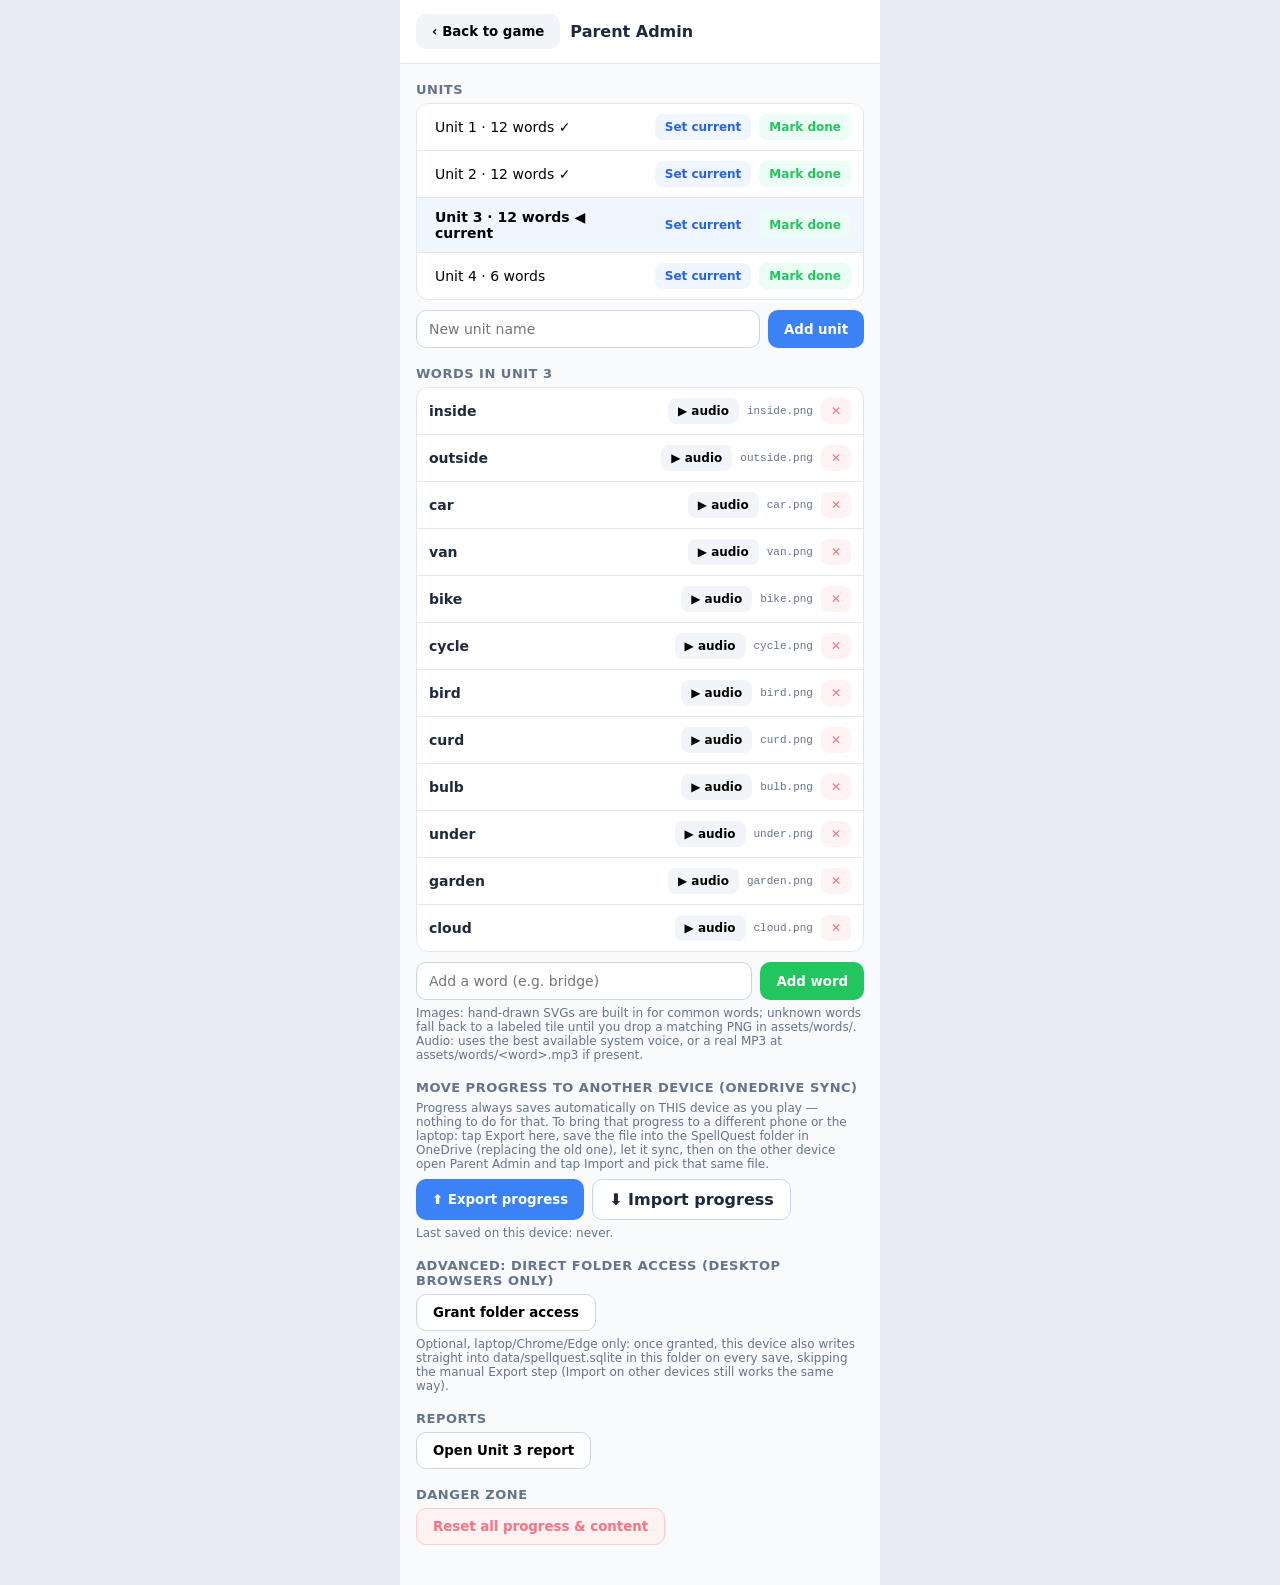
==== admin.html @ dc2d2860 "Initial commit: SpellQuest offline spelling PWA Gamified, installable spelling app for early readers" ====
<!DOCTYPE html>
<html lang="en">
<head>
<meta charset="utf-8">
<meta name="viewport" content="width=device-width, initial-scale=1">
<title>SpellQuest — Parent Admin</title>
<link rel="manifest" href="manifest.json">
<meta name="theme-color" content="#3B82F6">
<link rel="icon" href="assets/icons/icon-192.png">
<link rel="stylesheet" href="css/styles.css">
</head>
<body>
<div id="root"></div>

<script>window.SPELLQUEST_START_SCREEN = 'admin';</script>
<script src="lib/sql-wasm.js"></script>
<script src="js/db.js"></script>
<script src="js/engine.js"></script>
<script src="js/audio.js"></script>
<script src="js/rewards.js"></script>
<script src="js/vehicles.js"></script>
<script src="js/illustrations.js"></script>
<script src="js/app.js"></script>
<script>
  if ('serviceWorker' in navigator) {
    window.addEventListener('load', () => navigator.serviceWorker.register('sw.js').catch(() => {}));
  }
</script>
</body>
</html>
---- css/styles.css ----
/* SpellQuest design system — see spec Section C */
@import url('https://fonts.googleapis.com/css2?family=Fredoka:wght@400;500;600;700&family=Baloo+2:wght@500;600;700;800&display=swap');

:root {
  --blue: #3B82F6; --blue-dk: #2563EB;
  --green: #22C55E; --green-dk: #16A34A;
  --yellow: #FACC15; --yellow-dk: #CA8A04;
  --coral: #FB7185; --coral-dk: #E11D62;
  --violet: #A78BFA; --violet-dk: #7C3AED;
  --bg: #EEF4FF; --card: #FFFFFF;
  --text: #1E293B; --muted: #64748B;
  --amber: #FDBA74; --amber-dk: #F59E0B;
  --line: #E2E8F0; --slot: #EEF2FF;
}

* { box-sizing: border-box; }
html, body { margin: 0; padding: 0; }
body {
  font-family: 'Fredoka', system-ui, -apple-system, sans-serif;
  background: #E9ECF4; color: var(--text);
  -webkit-tap-highlight-color: transparent;
  -webkit-user-select: none; user-select: none;
}
a { color: var(--blue); text-decoration: none; }
button { font-family: inherit; cursor: pointer; border: none; background: transparent; }
input { font-family: inherit; }
.baloo { font-family: 'Baloo 2', sans-serif; }

@keyframes sq-pop { 0% { transform: scale(1); } 40% { transform: scale(1.16); } 100% { transform: scale(1); } }
@keyframes sq-shake { 0%, 100% { transform: translateX(0); } 20% { transform: translateX(-5px); } 40% { transform: translateX(5px); } 60% { transform: translateX(-4px); } 80% { transform: translateX(4px); } }
@keyframes sq-slot { 0%, 100% { box-shadow: 0 0 0 0 rgba(59,130,246,0); } 50% { box-shadow: 0 0 0 5px rgba(59,130,246,.22); } }
@keyframes sq-fall { 0% { transform: translateY(-15vh) rotate(0); opacity: 1; } 100% { transform: translateY(105vh) rotate(560deg); opacity: 1; } }
@keyframes sq-bob { 0%, 100% { transform: translateY(0); } 50% { transform: translateY(-7px); } }
@keyframes sq-glow { 0% { box-shadow: 0 0 0 0 rgba(34,197,94,.45); } 100% { box-shadow: 0 0 0 22px rgba(34,197,94,0); } }
@keyframes sq-fly { 0% { opacity: 0; transform: translate(140px,-140px) scale(.35) rotate(18deg); } 70% { opacity: 1; } 100% { opacity: 1; transform: none; } }
@keyframes sq-in { 0% { opacity: 0; transform: translateY(12px); } 100% { opacity: 1; transform: none; } }
@keyframes sq-spin { to { transform: rotate(360deg); } }
@keyframes sq-drive { 0% { transform: translateX(-120%); } 55% { transform: translateX(6%); } 100% { transform: translateX(0); } }

.veh-part-fly { animation: sq-fly .7s cubic-bezier(.2,.9,.3,1.2) both; transform-origin: center; }

#root { min-height: 100vh; width: 100%; display: flex; justify-content: center; }
.shell {
  width: min(480px, 100%); min-height: 100vh; position: relative;
  display: flex; flex-direction: column;
  background: linear-gradient(180deg, #F7F8FC 0%, #EEF0F8 100%);
}
.shell-bg { position: absolute; inset: 0; z-index: 0; pointer-events: none; overflow: hidden; }
.shell-content { position: relative; z-index: 1; flex: 1; display: flex; flex-direction: column; }

.topbar { display: flex; align-items: center; gap: 12px; padding: 16px 16px 12px; position: sticky; top: 0; z-index: 20; background: rgba(241,246,255,.92); backdrop-filter: blur(10px); }
.topbar-title { font-family: 'Baloo 2', sans-serif; font-weight: 800; font-size: 21px; flex: 1; color: var(--text); }

.icon-btn { width: 46px; height: 46px; border-radius: 16px; background: var(--card); border: 1px solid #E7ECF6; box-shadow: 0 3px 8px rgba(30,41,59,.08); display: flex; align-items: center; justify-content: center; transition: transform .08s; }
.icon-btn.active { background: linear-gradient(180deg,#60A5FA,#3B82F6); color: #fff; border: none; box-shadow: 0 6px 14px rgba(59,130,246,.35); }
.icon-btn:active { transform: scale(.9); }

.big-btn { padding: 16px 26px; border-radius: 18px; font-weight: 700; font-size: 18px; color: #fff; transition: transform .08s; box-shadow: 0 6px 0 rgba(0,0,0,.2), 0 10px 20px rgba(30,41,59,.14); }
.big-btn:active { transform: translateY(3px); }
.big-btn.full { width: 100%; }
.big-btn[disabled] { background: var(--line) !important; color: var(--muted) !important; box-shadow: none !important; }
.big-btn.ghost { background: var(--card); color: var(--blue); box-shadow: 0 4px 0 var(--line); }

.tabbar { position: sticky; bottom: 0; z-index: 15; display: flex; justify-content: space-around; align-items: center; padding: 10px 8px 12px; background: rgba(255,255,255,.94); backdrop-filter: blur(12px); border-top: 1px solid #EAECF3; box-shadow: 0 -6px 20px rgba(30,41,59,.06); }
.tab { display: flex; flex-direction: column; align-items: center; gap: 3px; padding: 4px 14px; color: #9AA3B2; }
.tab.active { color: var(--blue); }
.tab.active svg { transform: translateY(-1px) scale(1.05); }
.tab-label { font-size: 11px; font-weight: 600; }
.tab.active .tab-label { font-weight: 800; }

.busy-bar { position: fixed; bottom: 18px; left: 50%; transform: translateX(-50%); background: var(--text); color: #fff; padding: 10px 18px; border-radius: 999px; font-size: 14px; font-weight: 600; z-index: 60; box-shadow: 0 8px 24px rgba(0,0,0,.2); }

.confetti-layer { position: fixed; inset: 0; pointer-events: none; overflow: hidden; z-index: 55; }
.confetti-piece { position: absolute; top: 0; border-radius: 2px; animation: sq-fall linear forwards; }

.spinner { width: 54px; height: 54px; border-radius: 50%; border: 6px solid var(--line); border-top-color: var(--blue); animation: sq-spin .9s linear infinite; }

/* Map screen */
.map-header { display: flex; align-items: center; gap: 11px; padding: 18px 18px 12px; }
.map-logo { width: 46px; height: 46px; border-radius: 15px; background: linear-gradient(180deg,#60A5FA,#3B82F6); flex-shrink: 0; display: flex; align-items: center; justify-content: center; box-shadow: 0 6px 14px rgba(59,130,246,.35); font-family: 'Baloo 2', sans-serif; font-weight: 800; font-size: 26px; color: #fff; text-shadow: 0 2px 0 rgba(0,0,0,.12); }
.map-title { font-family: 'Baloo 2', sans-serif; font-weight: 800; font-size: 27px; line-height: 1; letter-spacing: .2px; }
.map-title .brand-1 { color: var(--blue); } .map-title .brand-2 { color: var(--coral); }
.saved-row { display: inline-flex; align-items: center; gap: 6px; margin-top: 4px; }
.saved-dot { width: 7px; height: 7px; border-radius: 50%; background: var(--green); box-shadow: 0 0 0 3px rgba(34,197,94,.18); }
.saved-text { font-size: 12px; color: var(--muted); font-weight: 600; }

.hero { margin: 2px 18px 18px; padding: 20px 20px 18px; border-radius: 28px; color: #fff; position: relative; overflow: hidden; background: linear-gradient(135deg,#FB7185 0%,#F43F72 100%); box-shadow: 0 16px 32px rgba(244,63,94,.32); }
.hero-eyebrow { font-family: 'Baloo 2', sans-serif; font-weight: 800; font-size: 12px; letter-spacing: 1.4px; text-transform: uppercase; opacity: .9; }
.hero-name { font-family: 'Baloo 2', sans-serif; font-weight: 800; font-size: 27px; margin-top: 4px; line-height: 1.05; }
.hero-sub { font-weight: 600; font-size: 14px; opacity: .94; margin-top: 2px; }
.hero-dots { display: flex; gap: 5px; margin-top: 18px; }
.hero-dot { flex: 1; height: 7px; border-radius: 4px; background: rgba(255,255,255,.34); }
.hero-dot.on { background: #fff; }
.hero-play { display: inline-flex; align-items: center; gap: 8px; padding: 12px 26px; border-radius: 999px; background: #3A1E28; color: #fff; font-family: 'Baloo 2', sans-serif; font-weight: 800; font-size: 16px; box-shadow: 0 6px 0 rgba(0,0,0,.2); }

.resume-banner { margin: 2px 18px 14px; padding: 14px 16px; border-radius: 18px; background: linear-gradient(180deg,#EFF6FF,#DBEAFE); border: 1px solid #BFDBFE; display: flex; align-items: center; gap: 10px; }
.resume-text { flex: 1; font-family: 'Baloo 2', sans-serif; font-weight: 700; font-size: 15px; color: var(--blue-dk); }

.section-label { padding: 4px 24px 0; font-family: Fredoka, sans-serif; font-weight: 700; font-size: 12.5px; letter-spacing: 1.6px; text-transform: uppercase; color: var(--muted); }

.unit-node-wrap { display: flex; justify-content: center; }
.unit-node-btn { position: relative; width: 114px; height: 114px; border-radius: 50%; box-shadow: 0 14px 28px rgba(30,41,59,.16); padding: 0; display: flex; align-items: center; justify-content: center; }
.unit-node-btn.current { animation: sq-bob 2.6s ease-in-out infinite; }
.unit-node-inner { width: 86px; height: 86px; border-radius: 50%; background: #fff; display: flex; align-items: center; justify-content: center; box-shadow: inset 0 3px 8px rgba(30,41,59,.08); }
.unit-badge { position: absolute; right: 0; bottom: 2px; width: 32px; height: 32px; border-radius: 50%; background: var(--yellow); display: flex; align-items: center; justify-content: center; box-shadow: 0 3px 8px rgba(0,0,0,.18); }
.unit-name-pill { padding: 6px 16px; border-radius: 999px; background: var(--card); box-shadow: 0 4px 10px rgba(30,41,59,.1); font-family: 'Baloo 2', sans-serif; font-weight: 800; font-size: 16px; margin-top: 10px; }
.unit-status-text { font-size: 12.5px; font-weight: 700; margin-top: 2px; text-align: center; }
.unit-connector { height: 34px; display: flex; justify-content: center; }
.unit-connector-track { width: 15px; height: 100%; border-radius: 8px; background: #E4EAF4; position: relative; box-shadow: inset 0 0 0 1px rgba(148,163,214,.28); }

/* Level path */
.veh-preview-card { background: var(--card); border-radius: 22px; padding: 16px; margin-bottom: 16px; box-shadow: 0 6px 16px rgba(30,41,59,.08); }
.level-node { display: flex; align-items: center; gap: 14px; width: 100%; padding: 14px 16px; border-radius: 20px; margin-bottom: 12px; background: var(--card); text-align: left; box-shadow: 0 6px 16px rgba(30,41,59,.08); }
.level-node.current { box-shadow: 0 0 0 3px rgba(59,130,246,.25), 0 8px 18px rgba(30,41,59,.1); animation: sq-bob 2.6s ease-in-out infinite; }
.level-node.locked { opacity: .65; }
.level-node-badge { width: 52px; height: 52px; border-radius: 16px; flex-shrink: 0; color: #fff; display: flex; align-items: center; justify-content: center; font-weight: 800; font-size: 22px; box-shadow: inset 0 -4px 0 rgba(0,0,0,.12); }
.level-node-title { font-weight: 700; font-size: 16px; }
.level-node-sub { font-size: 12.5px; color: var(--muted); font-weight: 600; }

/* Game screen */
.game-top { padding: 12px 16px 4px; display: flex; align-items: center; gap: 10px; }
.game-progress-track { flex: 1; height: 14px; border-radius: 8px; background: var(--line); overflow: hidden; }
.game-progress-fill { height: 100%; background: var(--green); border-radius: 8px; transition: width .3s; }
.game-word-count { text-align: center; font-size: 13px; font-weight: 700; color: var(--muted); margin-top: 2px; }
.stimulus { padding: 14px 18px 6px; display: flex; flex-direction: column; align-items: center; gap: 12px; }
.stimulus-word { font-family: 'Baloo 2', sans-serif; font-weight: 800; font-size: 38px; letter-spacing: 2px; color: var(--text); }
.image-box { border-radius: 22px; margin: 0 auto; position: relative; overflow: hidden; display: flex; align-items: center; justify-content: center; background: #fff; border: 2px solid #E7ECF6; box-shadow: 0 6px 16px rgba(30,41,59,.08); }
.image-box svg { width: 78%; height: 78%; }
.image-box.placeholder { background: repeating-linear-gradient(135deg,#EEF2FF,#EEF2FF 10px,#E2E8F0 10px,#E2E8F0 20px); border: 2px dashed #CBD5E1; flex-direction: column; gap: 6px; }
.replay-btn { display: inline-flex; align-items: center; gap: 9px; padding: 13px 24px; border-radius: 999px; background: linear-gradient(180deg,#FFFFFF,#F1F6FF); color: var(--blue-dk); font-weight: 800; font-size: 16px; font-family: 'Baloo 2', sans-serif; border: 2px solid #DCE7FB; box-shadow: 0 5px 0 #DCE7FB, 0 8px 16px rgba(59,130,246,.16); }
.answer-area { flex: 1; padding: 8px 18px; display: flex; flex-direction: column; justify-content: center; }
.encourage-text { text-align: center; margin-top: 14px; font-family: 'Baloo 2', sans-serif; font-weight: 800; font-size: 26px; color: var(--green); animation: sq-pop .4s; }
.reveal-text { text-align: center; margin-top: 12px; font-weight: 700; color: var(--amber-dk); }
.input-tray { padding: 10px 16px 26px; }

.slots-row, .blanks-row, .tray-row, .options-row { display: flex; gap: 8px; justify-content: center; flex-wrap: wrap; }
.slot { width: 52px; height: 60px; border-radius: 14px; display: flex; align-items: center; justify-content: center; font-family: 'Baloo 2', sans-serif; font-weight: 800; font-size: 30px; color: var(--muted); background: var(--slot); border: 3px dashed #C7D2FE; }
.slot.filled { color: #fff; background: var(--blue); border: none; box-shadow: inset 0 -4px 0 rgba(0,0,0,.12); }
.slot.filled.correct { background: var(--green); }
.slot.filling { animation: sq-slot 1.4s ease-in-out infinite; }
.slot.glow { animation: sq-glow .8s; }

.tray-tile, .option-btn { border-radius: 16px; background: #fff; color: var(--text); font-family: 'Baloo 2', sans-serif; font-weight: 800; font-size: 30px; box-shadow: 0 5px 0 #CBD5E1, 0 8px 14px rgba(30,41,59,.12); transition: transform .08s, box-shadow .08s; }
.tray-tile { width: 56px; height: 60px; }
.option-btn { min-width: 66px; height: 66px; padding: 0 8px; border-radius: 18px; }
.tray-tile:active, .option-btn:active { transform: translateY(3px); box-shadow: 0 2px 0 #CBD5E1; }
.tray-tile.used { background: #E9EEF9; opacity: .4; box-shadow: none; }
.tray-tile.shake, .option-btn.shake { animation: sq-shake .35s; }

.blank-cell { width: 48px; height: 58px; display: flex; align-items: center; justify-content: center; font-family: 'Baloo 2', sans-serif; font-weight: 800; font-size: 30px; border-radius: 12px; }
.blank-cell.blank { color: var(--muted); background: var(--slot); border: 3px dashed #C7D2FE; }
.blank-cell.blank.filled { color: #fff; background: var(--blue); border: none; }
.blank-cell.blank.filled.correct { background: var(--green); }
.blank-cell.letter { width: 40px; border-bottom: 4px solid var(--line); color: var(--text); }
.blank-cell.active { animation: sq-slot 1.4s ease-in-out infinite; }
.blank-cell.glow { animation: sq-glow .8s; }

/* Test complete */
.tc-wrap { flex: 1; display: flex; flex-direction: column; align-items: center; justify-content: center; gap: 20px; padding: 30px 26px; animation: sq-in .4s; }
.tc-title { font-family: 'Baloo 2', sans-serif; font-weight: 800; font-size: 30px; text-align: center; line-height: 1.1; }
.tc-ring { width: 150px; height: 150px; border-radius: 50%; margin: 0 auto; display: flex; align-items: center; justify-content: center; }
.tc-ring-inner { width: 118px; height: 118px; border-radius: 50%; background: var(--card); display: flex; flex-direction: column; align-items: center; justify-content: center; }
.tc-pct { font-family: 'Baloo 2', sans-serif; font-weight: 800; font-size: 40px; }
.tc-frac { font-size: 12px; font-weight: 700; color: var(--muted); }
.tc-sub { color: var(--muted); font-weight: 600; font-size: 16px; }
.tc-btns { width: 100%; max-width: 340px; display: flex; flex-direction: column; gap: 12px; margin-top: 10px; }

/* Level / unit complete */
.lc-wrap { flex: 1; display: flex; flex-direction: column; align-items: center; justify-content: center; gap: 18px; padding: 30px 24px; background: radial-gradient(circle at 50% 30%, rgba(255,255,255,.9), rgba(238,244,255,.6)); animation: sq-in .4s; }
.lc-title { font-family: 'Baloo 2', sans-serif; font-weight: 800; font-size: 26px; color: var(--blue); text-align: center; }
.lc-card { background: var(--card); border-radius: 24px; padding: 22px 18px; box-shadow: 0 10px 30px rgba(30,41,59,.14); }
.lc-caption { font-weight: 700; font-size: 20px; }
.lc-body { color: var(--muted); font-weight: 600; text-align: center; }
.uc-title { font-family: 'Baloo 2', sans-serif; font-weight: 800; font-size: 30px; color: var(--coral); text-align: center; }
.uc-drive-wrap { width: 100%; overflow: hidden; }
.uc-drive { animation: sq-drive 1.4s cubic-bezier(.2,.7,.3,1) both; }
.uc-btns { display: flex; gap: 12px; margin-top: 8px; flex-wrap: wrap; justify-content: center; }

/* Garage */
.garage-grid { padding: 6px 18px 30px; display: grid; grid-template-columns: 1fr 1fr; gap: 14px; }
.garage-card { background: var(--card); border-radius: 22px; padding: 16px; box-shadow: 0 6px 16px rgba(30,41,59,.08); text-align: center; }
.garage-name { font-weight: 700; font-size: 16px; margin-top: 8px; }
.garage-status { font-size: 12.5px; font-weight: 700; color: var(--muted); }
.garage-status.done { color: var(--green); }

/* Report */
.report-table { background: #fff; border-radius: 14px; overflow: hidden; box-shadow: 0 4px 12px rgba(30,41,59,.08); font-family: system-ui, sans-serif; }
.report-row { display: grid; grid-template-columns: 1.4fr .8fr .8fr .8fr 1fr; padding: 10px 12px; align-items: center; font-size: 14px; border-top: 1px solid #F1F5F9; }
.report-row.head { background: #F1F5F9; font-weight: 700; font-size: 12.5px; color: var(--muted); border-top: none; }
.report-row.weak { background: #FFF7ED; }
.report-note { margin-top: 14px; font-size: 13px; color: var(--muted); }

/* Admin */
.admin-shell { flex: 1; display: flex; flex-direction: column; font-family: system-ui, -apple-system, sans-serif; background: #F8FAFC; min-height: 100vh; }
.admin-header { display: flex; align-items: center; gap: 10px; padding: 14px 16px; border-bottom: 1px solid var(--line); background: #fff; }
.admin-body { padding: 0 16px 40px; }
.admin-label { font-weight: 700; font-size: 13px; color: var(--muted); margin: 18px 0 6px; text-transform: uppercase; letter-spacing: .5px; }
.admin-list { background: #fff; border-radius: 12px; overflow: hidden; border: 1px solid var(--line); }
.admin-row { display: flex; align-items: center; gap: 8px; padding: 10px 12px; border-top: 1px solid var(--line); }
.admin-list .admin-row:first-child { border-top: none; }
.admin-row.current { background: #EFF6FF; }
.admin-input { flex: 1; padding: 10px 12px; border-radius: 10px; border: 1px solid #CBD5E1; font-family: inherit; font-size: 14px; }
.admin-btn { padding: 10px 16px; border-radius: 10px; font-weight: 700; font-family: inherit; }
.admin-note { font-size: 12px; color: var(--muted); margin-top: 6px; }
.pill-btn { font-size: 12px; padding: 6px 10px; border-radius: 8px; font-weight: 600; }

/* Pause menu */
.pause-overlay { position: fixed; inset: 0; z-index: 70; background: rgba(15,23,42,.45); display: flex; align-items: center; justify-content: center; padding: 24px; }
.pause-card { width: 100%; max-width: 340px; background: var(--card); border-radius: 26px; padding: 28px 24px; display: flex; flex-direction: column; gap: 14px; box-shadow: 0 20px 50px rgba(0,0,0,.3); animation: sq-in .25s; }
.pause-title { font-family: 'Baloo 2', sans-serif; font-weight: 800; font-size: 22px; text-align: center; }

@media (max-width: 400px) {
  .unit-node-btn { width: 100px; height: 100px; }
  .unit-node-inner { width: 76px; height: 76px; }
}
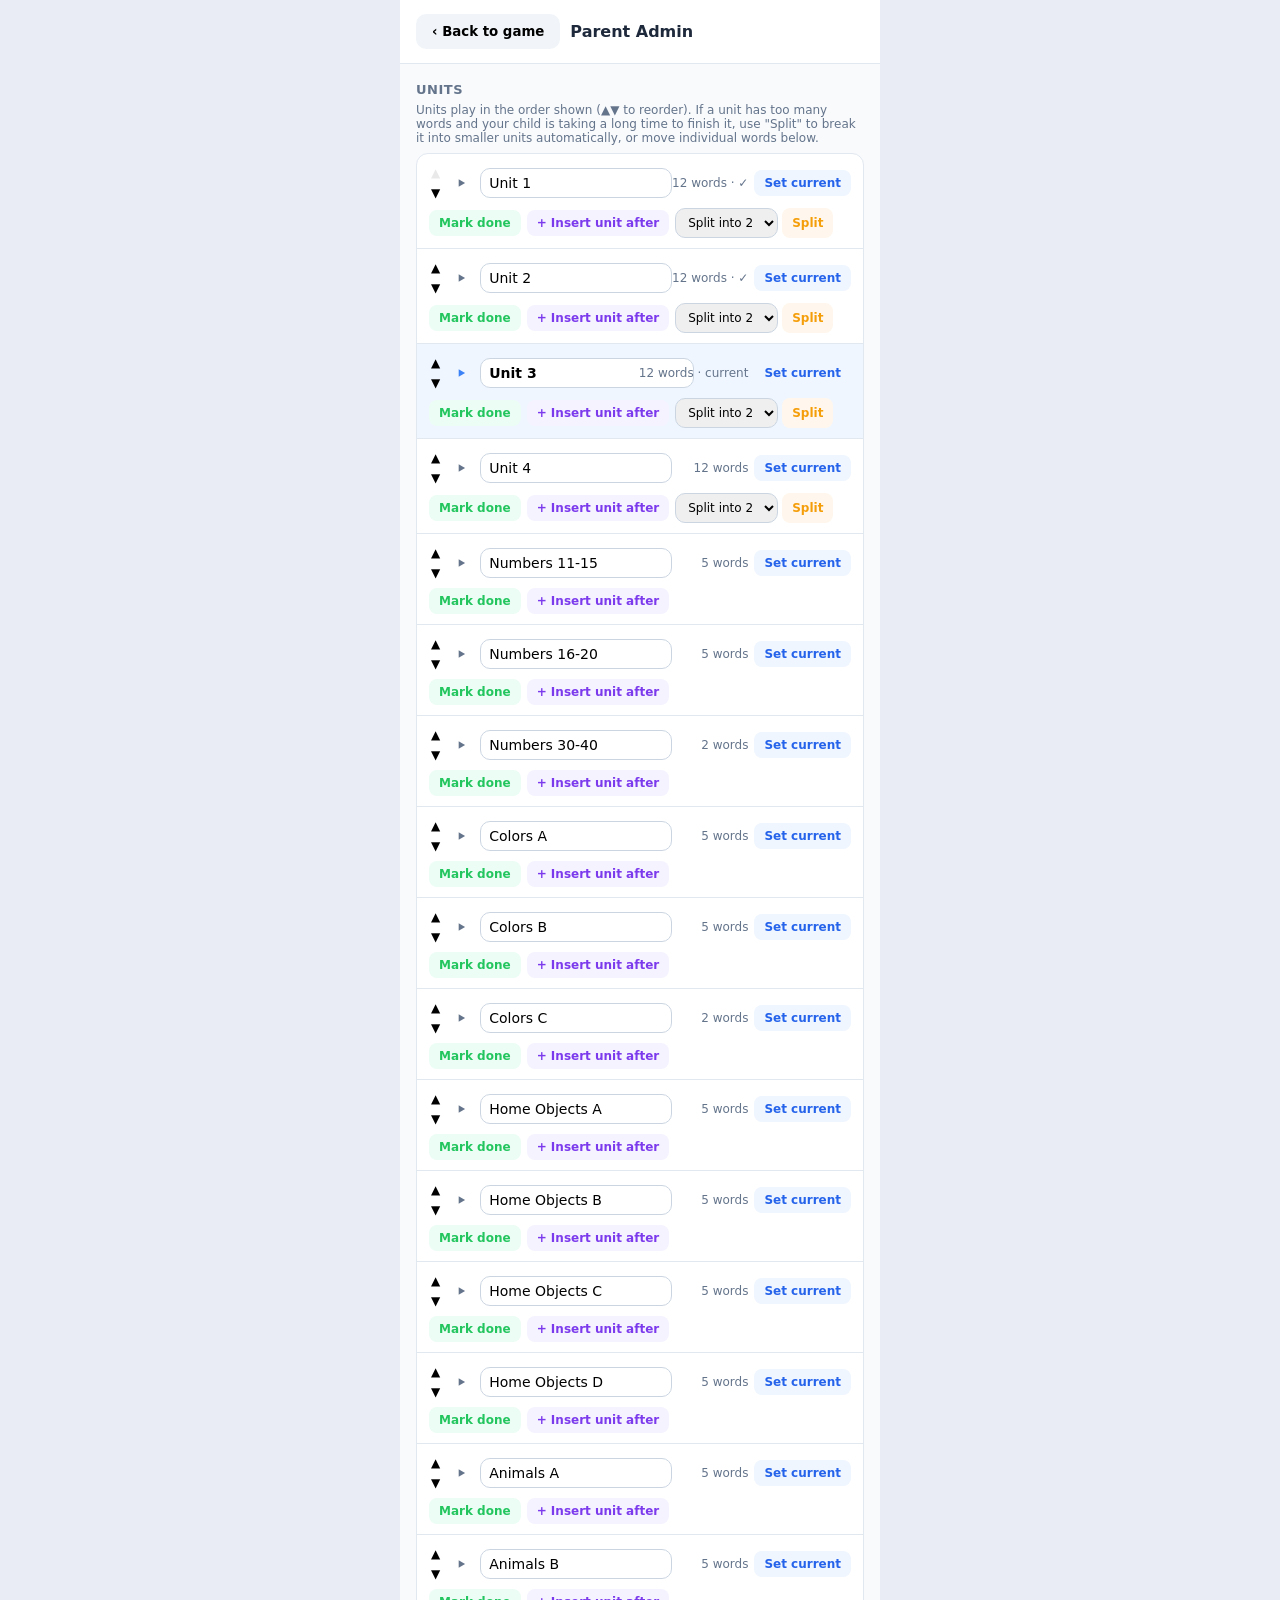
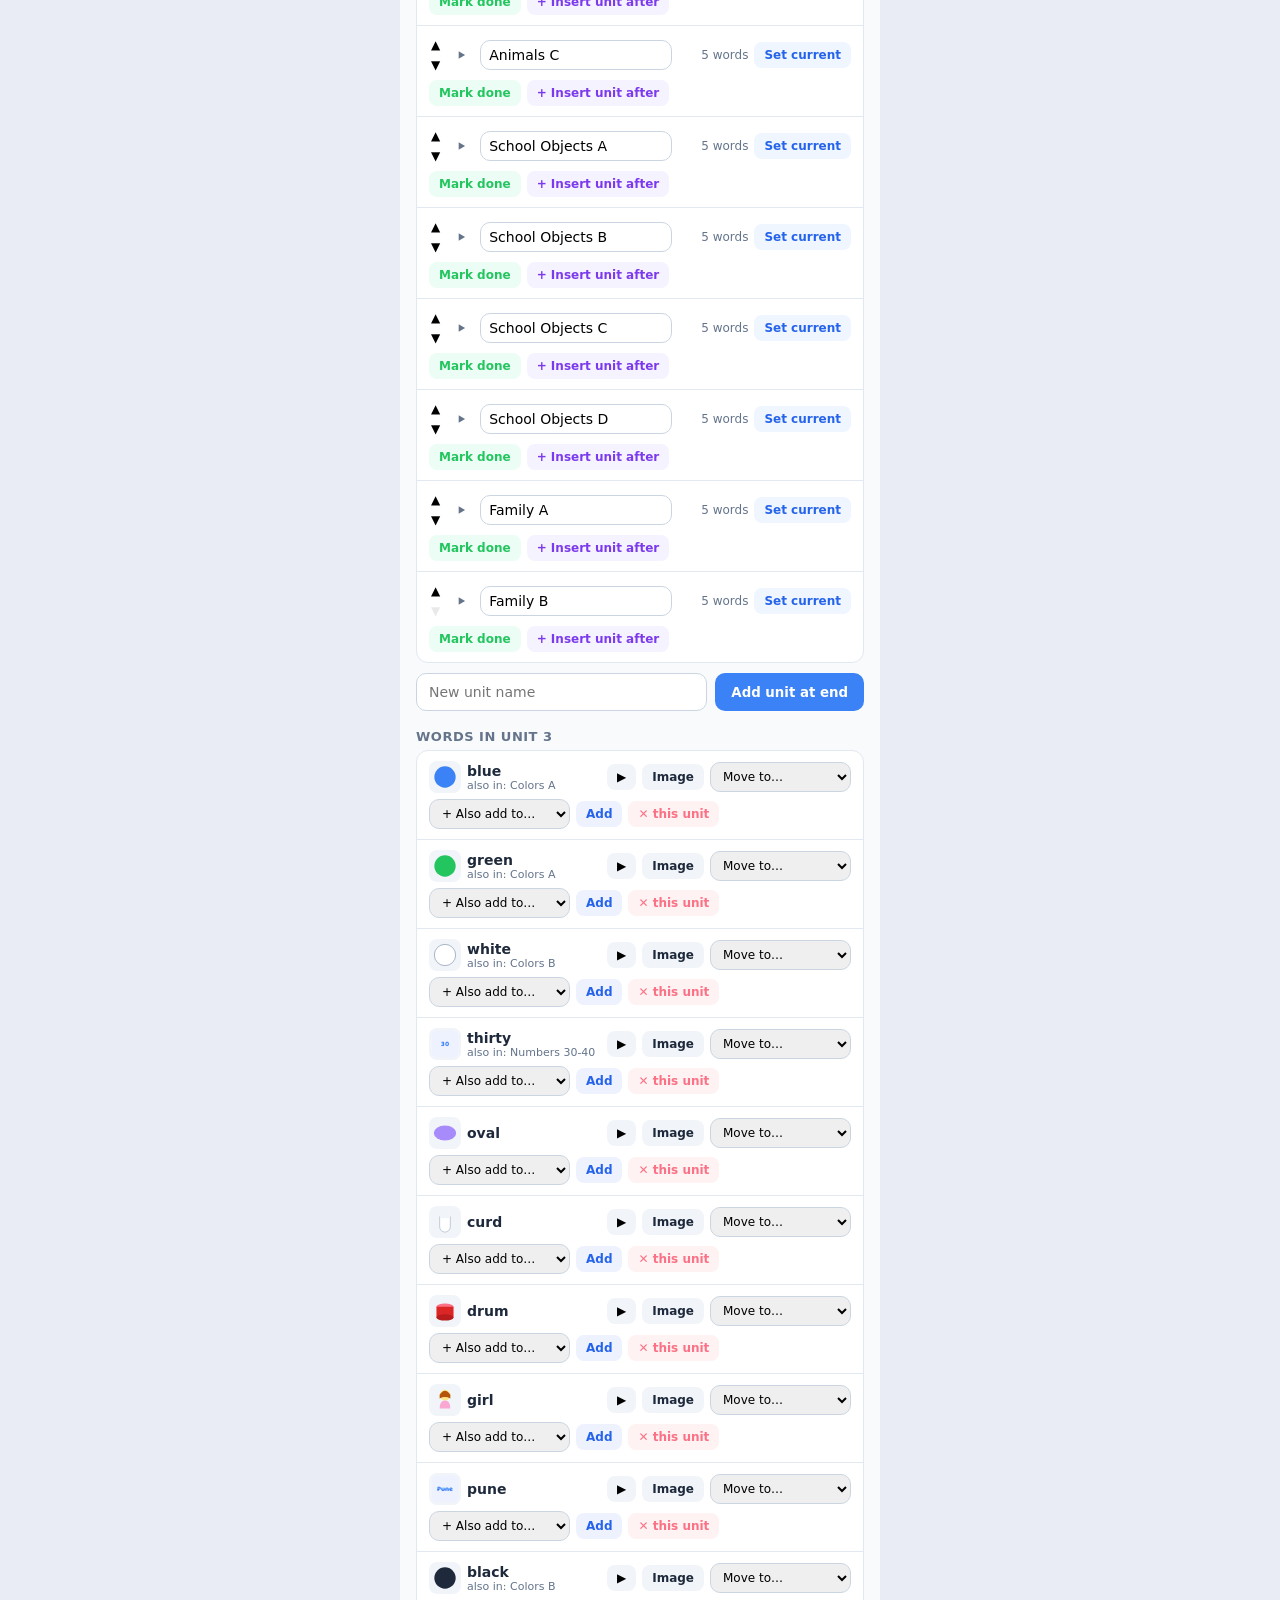
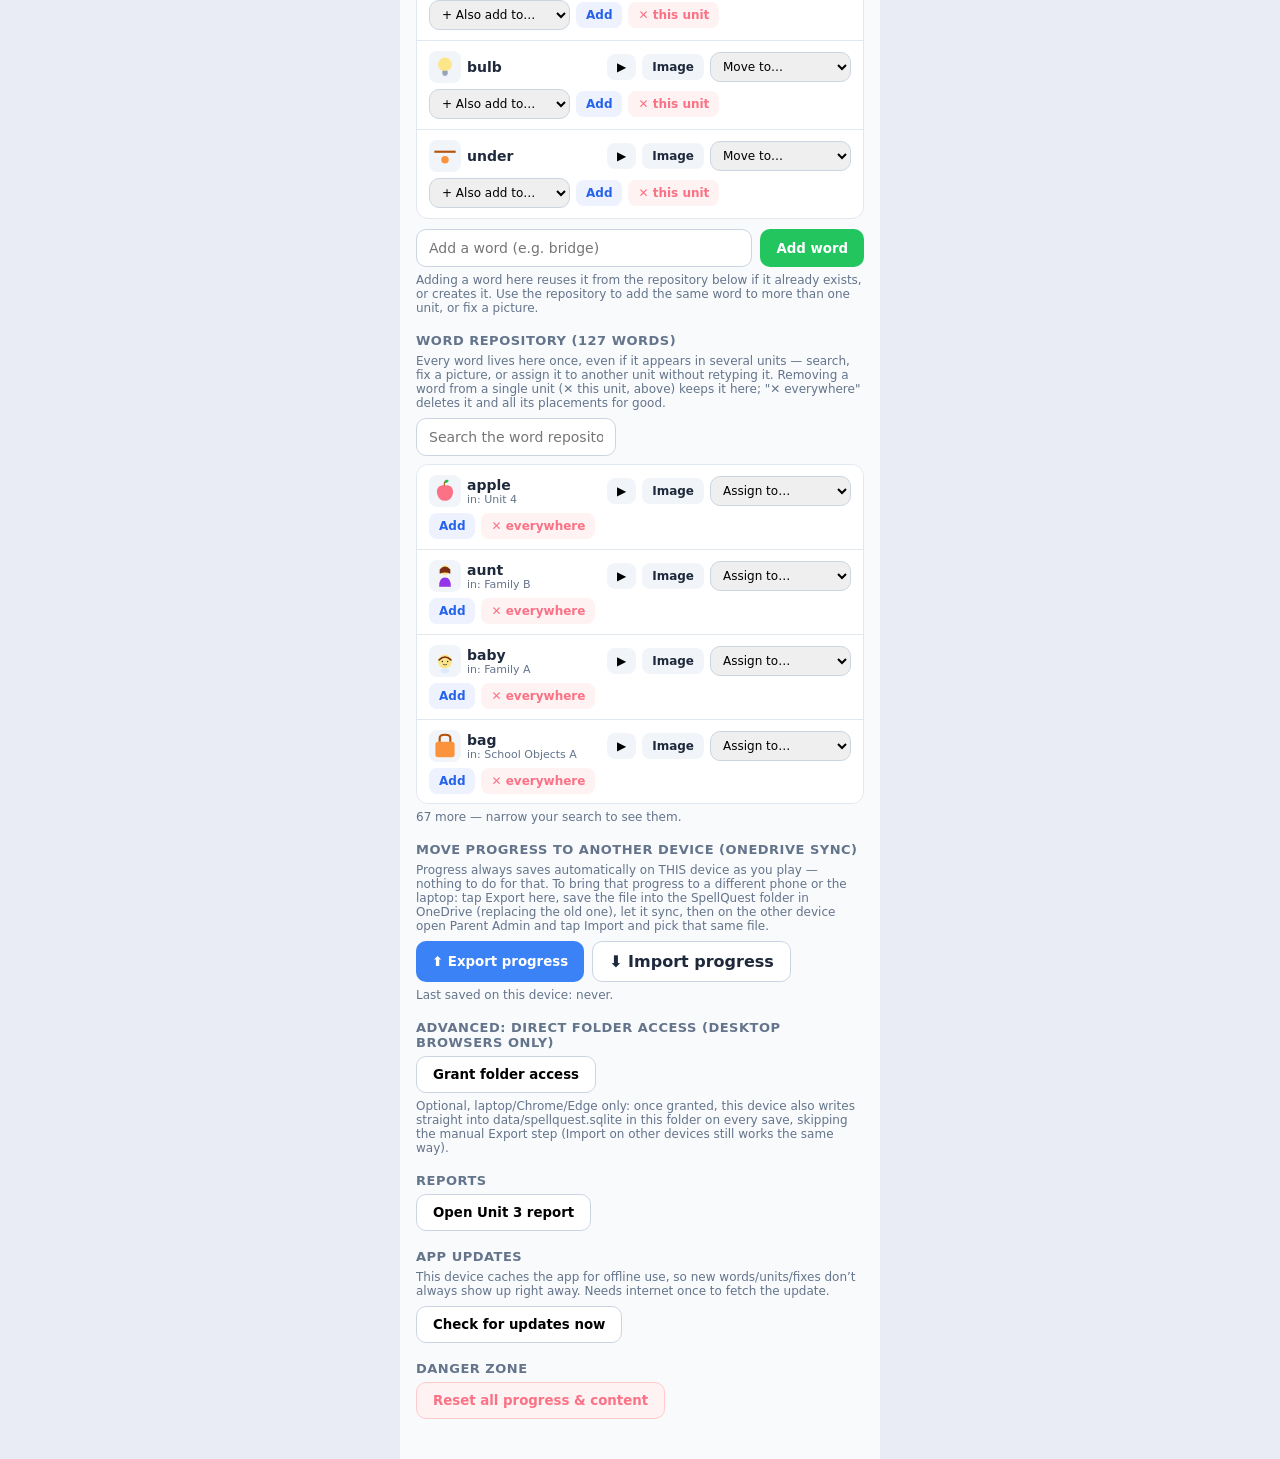
==== commit efbb6699: "Auto-reload when a service worker update takes over; add manual update-check Installed devices were " ====
--- a/admin.html
+++ b/admin.html
@@ -22,8 +22,20 @@
 <script src="js/illustrations.js"></script>
 <script src="js/app.js"></script>
 <script>
+  // See index.html for why this reloads on update rather than just registering.
   if ('serviceWorker' in navigator) {
-    window.addEventListener('load', () => navigator.serviceWorker.register('sw.js').catch(() => {}));
+    window.addEventListener('load', async () => {
+      try {
+        const reg = await navigator.serviceWorker.register('sw.js');
+        reg.update().catch(() => {});
+        let reloaded = false;
+        navigator.serviceWorker.addEventListener('controllerchange', () => {
+          if (reloaded) return;
+          reloaded = true;
+          window.location.reload();
+        });
+      } catch (e) { /* offline-first app: registration failure isn't fatal */ }
+    });
   }
 </script>
 </body>
--- a/css/styles.css
+++ b/css/styles.css
@@ -156,7 +156,7 @@
 .blank-cell.glow { animation: sq-glow .8s; }
 
 /* Test complete */
-.tc-wrap { flex: 1; display: flex; flex-direction: column; align-items: center; justify-content: center; gap: 20px; padding: 30px 26px; animation: sq-in .4s; }
+.tc-wrap { position: relative; flex: 1; display: flex; flex-direction: column; align-items: center; justify-content: center; gap: 20px; padding: 30px 26px; animation: sq-in .4s; }
 .tc-title { font-family: 'Baloo 2', sans-serif; font-weight: 800; font-size: 30px; text-align: center; line-height: 1.1; }
 .tc-ring { width: 150px; height: 150px; border-radius: 50%; margin: 0 auto; display: flex; align-items: center; justify-content: center; }
 .tc-ring-inner { width: 118px; height: 118px; border-radius: 50%; background: var(--card); display: flex; flex-direction: column; align-items: center; justify-content: center; }
@@ -166,7 +166,7 @@
 .tc-btns { width: 100%; max-width: 340px; display: flex; flex-direction: column; gap: 12px; margin-top: 10px; }
 
 /* Level / unit complete */
-.lc-wrap { flex: 1; display: flex; flex-direction: column; align-items: center; justify-content: center; gap: 18px; padding: 30px 24px; background: radial-gradient(circle at 50% 30%, rgba(255,255,255,.9), rgba(238,244,255,.6)); animation: sq-in .4s; }
+.lc-wrap { position: relative; flex: 1; display: flex; flex-direction: column; align-items: center; justify-content: center; gap: 18px; padding: 30px 24px; background: radial-gradient(circle at 50% 30%, rgba(255,255,255,.9), rgba(238,244,255,.6)); animation: sq-in .4s; }
 .lc-title { font-family: 'Baloo 2', sans-serif; font-weight: 800; font-size: 26px; color: var(--blue); text-align: center; }
 .lc-card { background: var(--card); border-radius: 24px; padding: 22px 18px; box-shadow: 0 10px 30px rgba(30,41,59,.14); }
 .lc-caption { font-weight: 700; font-size: 20px; }
